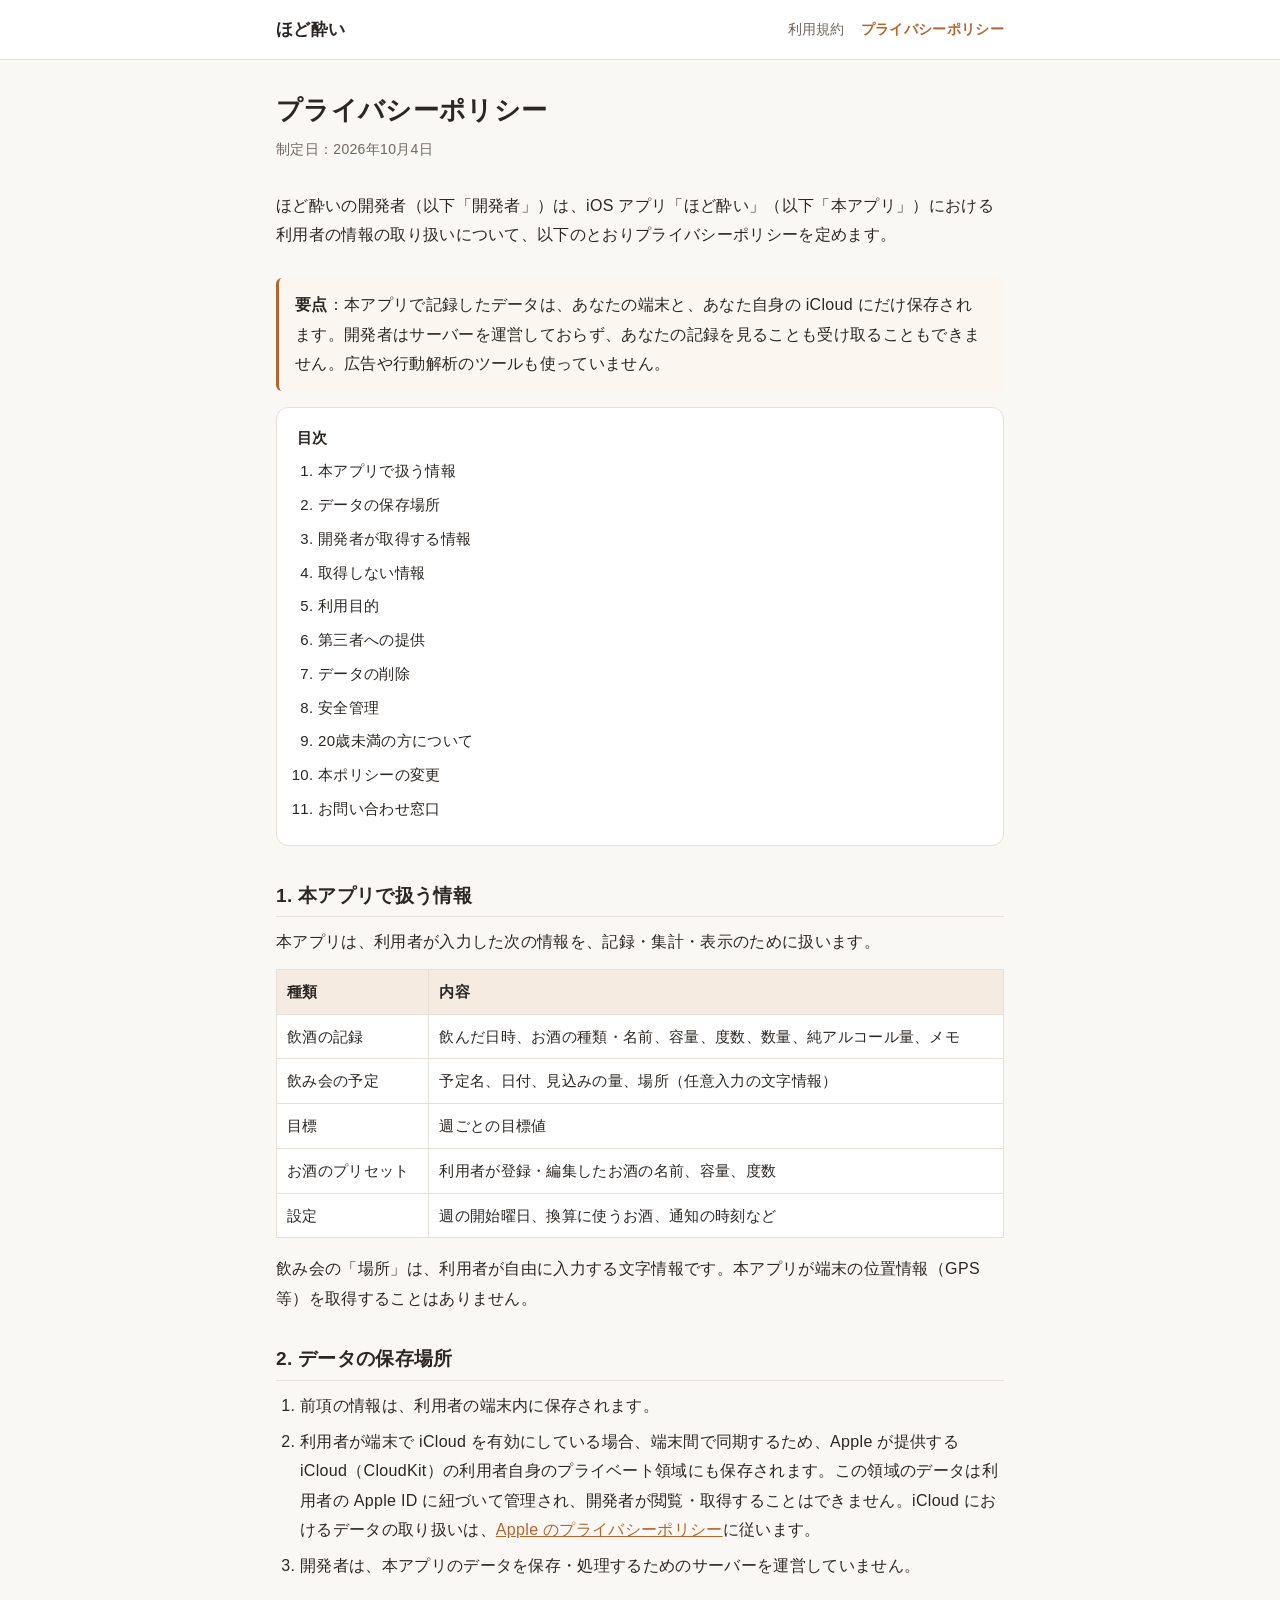
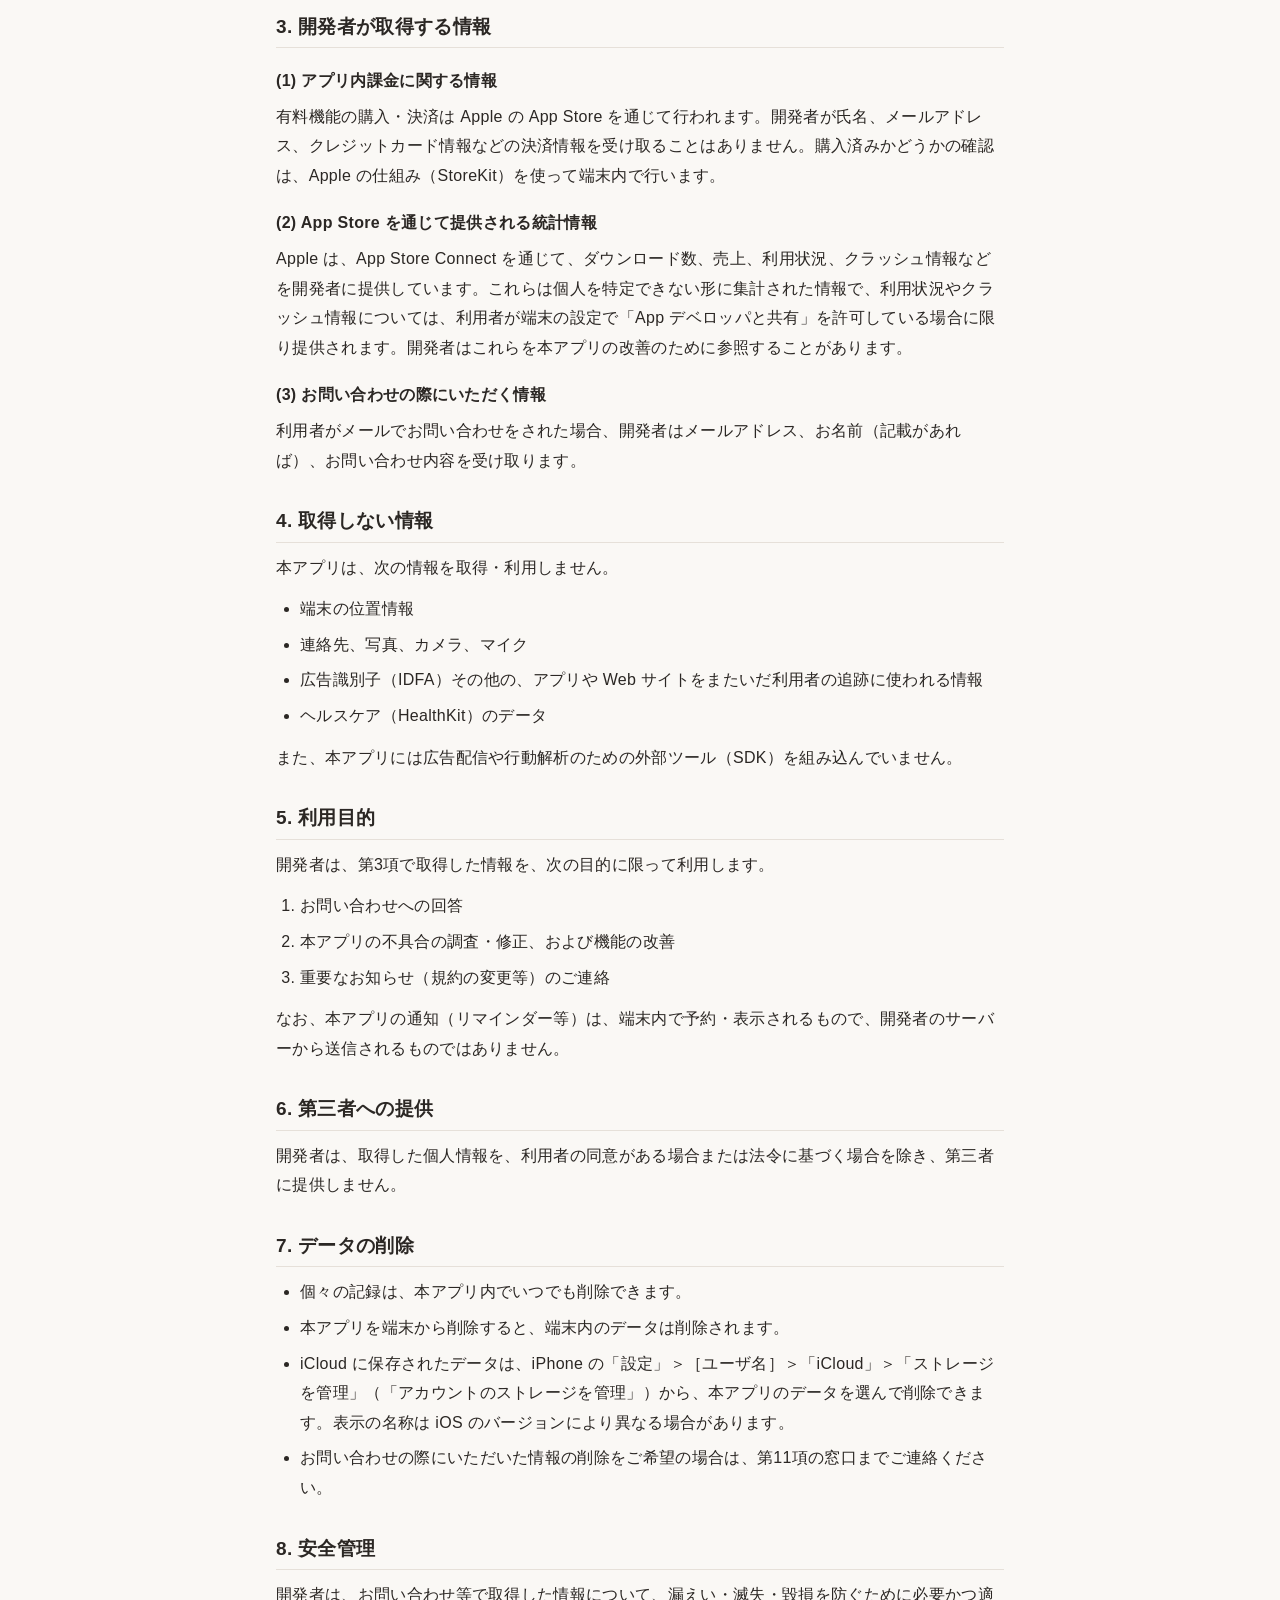
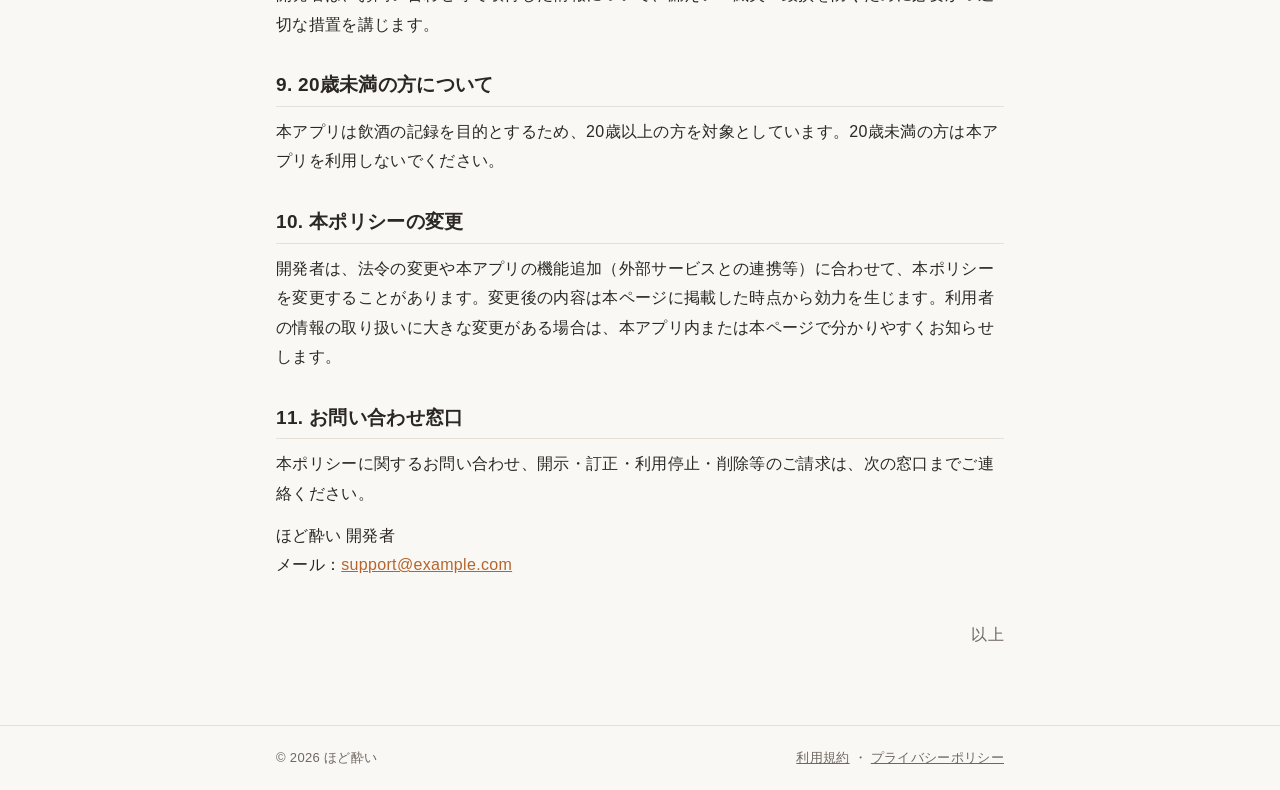
==== privacy/index.html @ 63a7c9b6 "Add files via upload" ====
<!doctype html>
<html lang="ja">
<head>
  <meta charset="utf-8">
  <meta name="viewport" content="width=device-width, initial-scale=1">
  <title>プライバシーポリシー | ほど酔い</title>
  <meta name="description" content="飲酒量・休肝日記録アプリ「ほど酔い」のプライバシーポリシー">
  <link rel="stylesheet" href="../assets/css/style.css">
</head>
<body>
  <header class="site-header">
    <div class="inner">
      <a class="brand" href="../">ほど酔い</a>
      <nav class="site-nav">
        <a href="../terms/">利用規約</a>
        <a href="../privacy/" aria-current="page">プライバシーポリシー</a>
      </nav>
    </div>
  </header>

  <main>
    <h1>プライバシーポリシー</h1>
    <p class="meta">制定日：2026年10月4日</p>

    <p class="lead">ほど酔いの開発者（以下「開発者」）は、iOS アプリ「ほど酔い」（以下「本アプリ」）における利用者の情報の取り扱いについて、以下のとおりプライバシーポリシーを定めます。</p>

    <div class="note">
      <p style="margin:0"><strong>要点</strong>：本アプリで記録したデータは、あなたの端末と、あなた自身の iCloud にだけ保存されます。開発者はサーバーを運営しておらず、あなたの記録を見ることも受け取ることもできません。広告や行動解析のツールも使っていません。</p>
    </div>

    <nav class="toc" aria-label="目次">
      <p>目次</p>
      <ol>
        <li><a href="#section-1">本アプリで扱う情報</a></li>
        <li><a href="#section-2">データの保存場所</a></li>
        <li><a href="#section-3">開発者が取得する情報</a></li>
        <li><a href="#section-4">取得しない情報</a></li>
        <li><a href="#section-5">利用目的</a></li>
        <li><a href="#section-6">第三者への提供</a></li>
        <li><a href="#section-7">データの削除</a></li>
        <li><a href="#section-8">安全管理</a></li>
        <li><a href="#section-9">20歳未満の方について</a></li>
        <li><a href="#section-10">本ポリシーの変更</a></li>
        <li><a href="#section-11">お問い合わせ窓口</a></li>
      </ol>
    </nav>

    <section id="section-1">
      <h2>1. 本アプリで扱う情報</h2>
      <p>本アプリは、利用者が入力した次の情報を、記録・集計・表示のために扱います。</p>
      <div class="table-wrap">
        <table>
          <thead>
            <tr><th>種類</th><th>内容</th></tr>
          </thead>
          <tbody>
            <tr><td>飲酒の記録</td><td>飲んだ日時、お酒の種類・名前、容量、度数、数量、純アルコール量、メモ</td></tr>
            <tr><td>飲み会の予定</td><td>予定名、日付、見込みの量、場所（任意入力の文字情報）</td></tr>
            <tr><td>目標</td><td>週ごとの目標値</td></tr>
            <tr><td>お酒のプリセット</td><td>利用者が登録・編集したお酒の名前、容量、度数</td></tr>
            <tr><td>設定</td><td>週の開始曜日、換算に使うお酒、通知の時刻など</td></tr>
          </tbody>
        </table>
      </div>
      <p>飲み会の「場所」は、利用者が自由に入力する文字情報です。本アプリが端末の位置情報（GPS 等）を取得することはありません。</p>
    </section>

    <section id="section-2">
      <h2>2. データの保存場所</h2>
      <ol>
        <li>前項の情報は、利用者の端末内に保存されます。</li>
        <li>利用者が端末で iCloud を有効にしている場合、端末間で同期するため、Apple が提供する iCloud（CloudKit）の利用者自身のプライベート領域にも保存されます。この領域のデータは利用者の Apple ID に紐づいて管理され、開発者が閲覧・取得することはできません。iCloud におけるデータの取り扱いは、<a href="https://www.apple.com/jp/legal/privacy/" target="_blank" rel="noopener">Apple のプライバシーポリシー</a>に従います。</li>
        <li>開発者は、本アプリのデータを保存・処理するためのサーバーを運営していません。</li>
      </ol>
    </section>

    <section id="section-3">
      <h2>3. 開発者が取得する情報</h2>
      <h3>(1) アプリ内課金に関する情報</h3>
      <p>有料機能の購入・決済は Apple の App Store を通じて行われます。開発者が氏名、メールアドレス、クレジットカード情報などの決済情報を受け取ることはありません。購入済みかどうかの確認は、Apple の仕組み（StoreKit）を使って端末内で行います。</p>

      <h3>(2) App Store を通じて提供される統計情報</h3>
      <p>Apple は、App Store Connect を通じて、ダウンロード数、売上、利用状況、クラッシュ情報などを開発者に提供しています。これらは個人を特定できない形に集計された情報で、利用状況やクラッシュ情報については、利用者が端末の設定で「App デベロッパと共有」を許可している場合に限り提供されます。開発者はこれらを本アプリの改善のために参照することがあります。</p>

      <h3>(3) お問い合わせの際にいただく情報</h3>
      <p>利用者がメールでお問い合わせをされた場合、開発者はメールアドレス、お名前（記載があれば）、お問い合わせ内容を受け取ります。</p>
    </section>

    <section id="section-4">
      <h2>4. 取得しない情報</h2>
      <p>本アプリは、次の情報を取得・利用しません。</p>
      <ul>
        <li>端末の位置情報</li>
        <li>連絡先、写真、カメラ、マイク</li>
        <li>広告識別子（IDFA）その他の、アプリや Web サイトをまたいだ利用者の追跡に使われる情報</li>
        <li>ヘルスケア（HealthKit）のデータ</li>
      </ul>
      <p>また、本アプリには広告配信や行動解析のための外部ツール（SDK）を組み込んでいません。</p>
    </section>

    <section id="section-5">
      <h2>5. 利用目的</h2>
      <p>開発者は、第3項で取得した情報を、次の目的に限って利用します。</p>
      <ol>
        <li>お問い合わせへの回答</li>
        <li>本アプリの不具合の調査・修正、および機能の改善</li>
        <li>重要なお知らせ（規約の変更等）のご連絡</li>
      </ol>
      <p>なお、本アプリの通知（リマインダー等）は、端末内で予約・表示されるもので、開発者のサーバーから送信されるものではありません。</p>
    </section>

    <section id="section-6">
      <h2>6. 第三者への提供</h2>
      <p>開発者は、取得した個人情報を、利用者の同意がある場合または法令に基づく場合を除き、第三者に提供しません。</p>
    </section>

    <section id="section-7">
      <h2>7. データの削除</h2>
      <ul>
        <li>個々の記録は、本アプリ内でいつでも削除できます。</li>
        <li>本アプリを端末から削除すると、端末内のデータは削除されます。</li>
        <li>iCloud に保存されたデータは、iPhone の「設定」＞［ユーザ名］＞「iCloud」＞「ストレージを管理」（「アカウントのストレージを管理」）から、本アプリのデータを選んで削除できます。表示の名称は iOS のバージョンにより異なる場合があります。</li>
        <li>お問い合わせの際にいただいた情報の削除をご希望の場合は、第11項の窓口までご連絡ください。</li>
      </ul>
    </section>

    <section id="section-8">
      <h2>8. 安全管理</h2>
      <p>開発者は、お問い合わせ等で取得した情報について、漏えい・滅失・毀損を防ぐために必要かつ適切な措置を講じます。</p>
    </section>

    <section id="section-9">
      <h2>9. 20歳未満の方について</h2>
      <p>本アプリは飲酒の記録を目的とするため、20歳以上の方を対象としています。20歳未満の方は本アプリを利用しないでください。</p>
    </section>

    <section id="section-10">
      <h2>10. 本ポリシーの変更</h2>
      <p>開発者は、法令の変更や本アプリの機能追加（外部サービスとの連携等）に合わせて、本ポリシーを変更することがあります。変更後の内容は本ページに掲載した時点から効力を生じます。利用者の情報の取り扱いに大きな変更がある場合は、本アプリ内または本ページで分かりやすくお知らせします。</p>
    </section>

    <section id="section-11">
      <h2>11. お問い合わせ窓口</h2>
      <!-- TODO: 公開前にお問い合わせ用のメールアドレスへ置き換える -->
      <p>本ポリシーに関するお問い合わせ、開示・訂正・利用停止・削除等のご請求は、次の窓口までご連絡ください。</p>
      <p>ほど酔い 開発者<br>
        メール：<a href="mailto:support@example.com">support@example.com</a></p>
    </section>

    <p class="signature">以上</p>
  </main>

  <footer class="site-footer">
    <div class="inner">
      <span>&copy; 2026 ほど酔い</span>
      <span><a href="../terms/">利用規約</a> ・ <a href="../privacy/">プライバシーポリシー</a></span>
    </div>
  </footer>
</body>
</html>
---- assets/css/style.css ----
/* ほど酔い 規約ページ共通スタイル */
:root {
  --bg: #faf8f5;
  --surface: #ffffff;
  --text: #2b2724;
  --muted: #6f6760;
  --border: #e6e0d9;
  --accent: #b5652b;
  --accent-soft: #f6ebe1;
  --note-bg: #fbf6ef;
}
@media (prefers-color-scheme: dark) {
  :root:not([data-theme="light"]) {
    --bg: #1b1917;
    --surface: #242120;
    --text: #ece7e2;
    --muted: #a69d95;
    --border: #3a3532;
    --accent: #e39a62;
    --accent-soft: #3a2a1f;
    --note-bg: #2a2522;
  }
}

* { box-sizing: border-box; }

html { -webkit-text-size-adjust: 100%; }

body {
  margin: 0;
  background: var(--bg);
  color: var(--text);
  font-family: -apple-system, BlinkMacSystemFont, "Hiragino Sans", "Hiragino Kaku Gothic ProN",
    "Noto Sans JP", "Yu Gothic", Meiryo, sans-serif;
  font-size: 16px;
  line-height: 1.85;
  letter-spacing: 0.02em;
}

a { color: var(--accent); }

.site-header {
  border-bottom: 1px solid var(--border);
  background: var(--surface);
}
.site-header .inner {
  max-width: 760px;
  margin: 0 auto;
  padding: 14px 16px;
  display: flex;
  align-items: center;
  justify-content: space-between;
  gap: 12px;
  flex-wrap: wrap;
}
.brand {
  font-weight: 700;
  font-size: 17px;
  color: var(--text);
  text-decoration: none;
}
.site-nav { display: flex; gap: 16px; font-size: 14px; }
.site-nav a { color: var(--muted); text-decoration: none; }
.site-nav a[aria-current="page"] { color: var(--accent); font-weight: 600; }

main {
  max-width: 760px;
  margin: 0 auto;
  padding: 32px 16px 64px;
}

h1 {
  font-size: 26px;
  line-height: 1.4;
  margin: 0 0 8px;
}
.meta { color: var(--muted); font-size: 14px; margin: 0 0 28px; }

.lead { margin: 0 0 28px; }

.toc {
  background: var(--surface);
  border: 1px solid var(--border);
  border-radius: 12px;
  padding: 16px 20px;
  margin: 0 0 36px;
  font-size: 15px;
}
.toc p { margin: 0 0 6px; font-weight: 600; }
.toc ol { margin: 0; padding-left: 1.4em; }
.toc a { color: var(--text); text-decoration: none; }
.toc a:hover { color: var(--accent); text-decoration: underline; }

section { margin: 0 0 32px; scroll-margin-top: 16px; }
h2 {
  font-size: 19px;
  line-height: 1.5;
  margin: 0 0 10px;
  padding-bottom: 6px;
  border-bottom: 1px solid var(--border);
}
h3 { font-size: 16px; margin: 18px 0 6px; }

p { margin: 0 0 12px; }
ol, ul { margin: 0 0 12px; padding-left: 1.5em; }
li { margin: 0 0 6px; }

.note {
  background: var(--note-bg);
  border-left: 3px solid var(--accent);
  border-radius: 6px;
  padding: 12px 16px;
  margin: 0 0 16px;
}

.table-wrap { overflow-x: auto; margin: 0 0 16px; }
table {
  width: 100%;
  border-collapse: collapse;
  font-size: 15px;
  background: var(--surface);
}
th, td {
  border: 1px solid var(--border);
  padding: 8px 10px;
  text-align: left;
  vertical-align: top;
}
th { background: var(--accent-soft); font-weight: 600; white-space: nowrap; }

.cards { display: grid; gap: 14px; margin: 24px 0 0; }
.card {
  display: block;
  background: var(--surface);
  border: 1px solid var(--border);
  border-radius: 12px;
  padding: 18px 20px;
  color: var(--text);
  text-decoration: none;
}
.card:hover { border-color: var(--accent); }
.card strong { display: block; font-size: 17px; margin-bottom: 4px; }
.card span { color: var(--muted); font-size: 14px; }

.signature { text-align: right; margin-top: 40px; color: var(--muted); }

.site-footer {
  border-top: 1px solid var(--border);
  color: var(--muted);
  font-size: 13px;
}
.site-footer .inner {
  max-width: 760px;
  margin: 0 auto;
  padding: 20px 16px;
  display: flex;
  justify-content: space-between;
  gap: 12px;
  flex-wrap: wrap;
}
.site-footer a { color: var(--muted); }
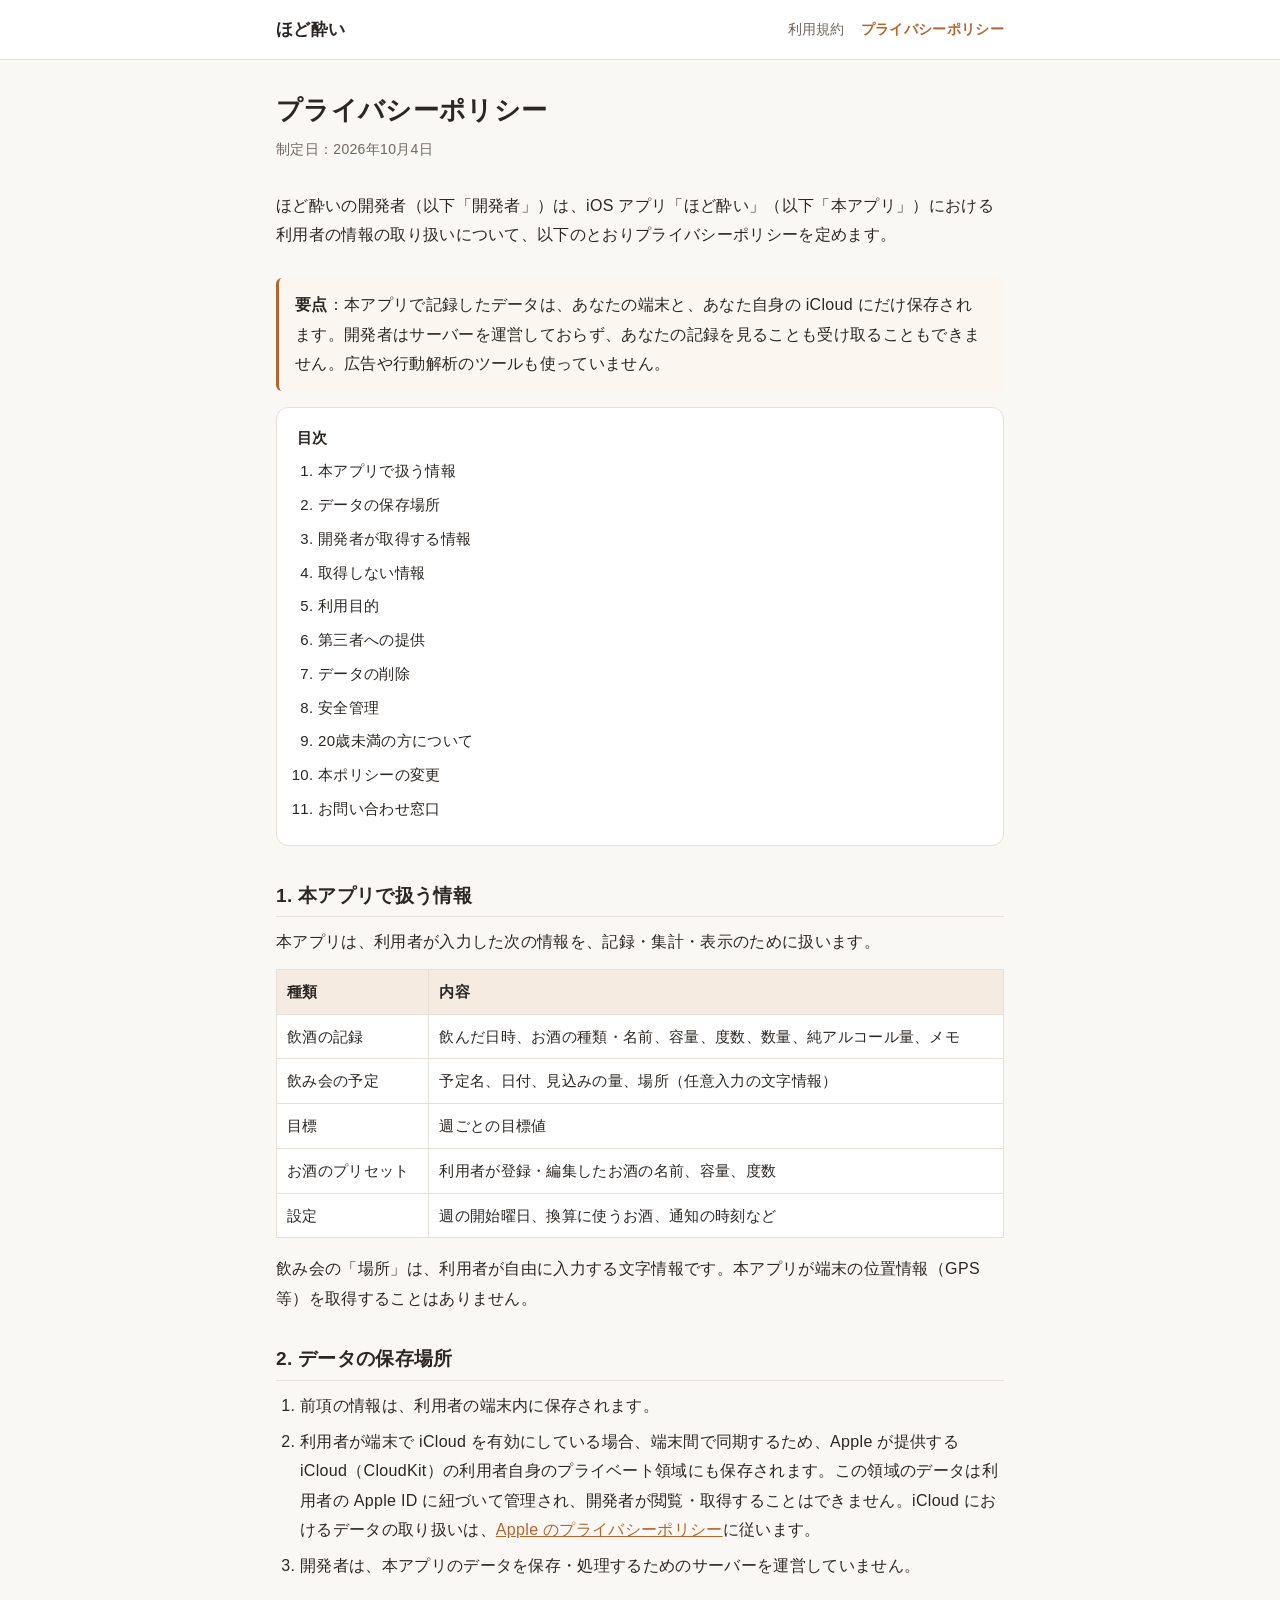
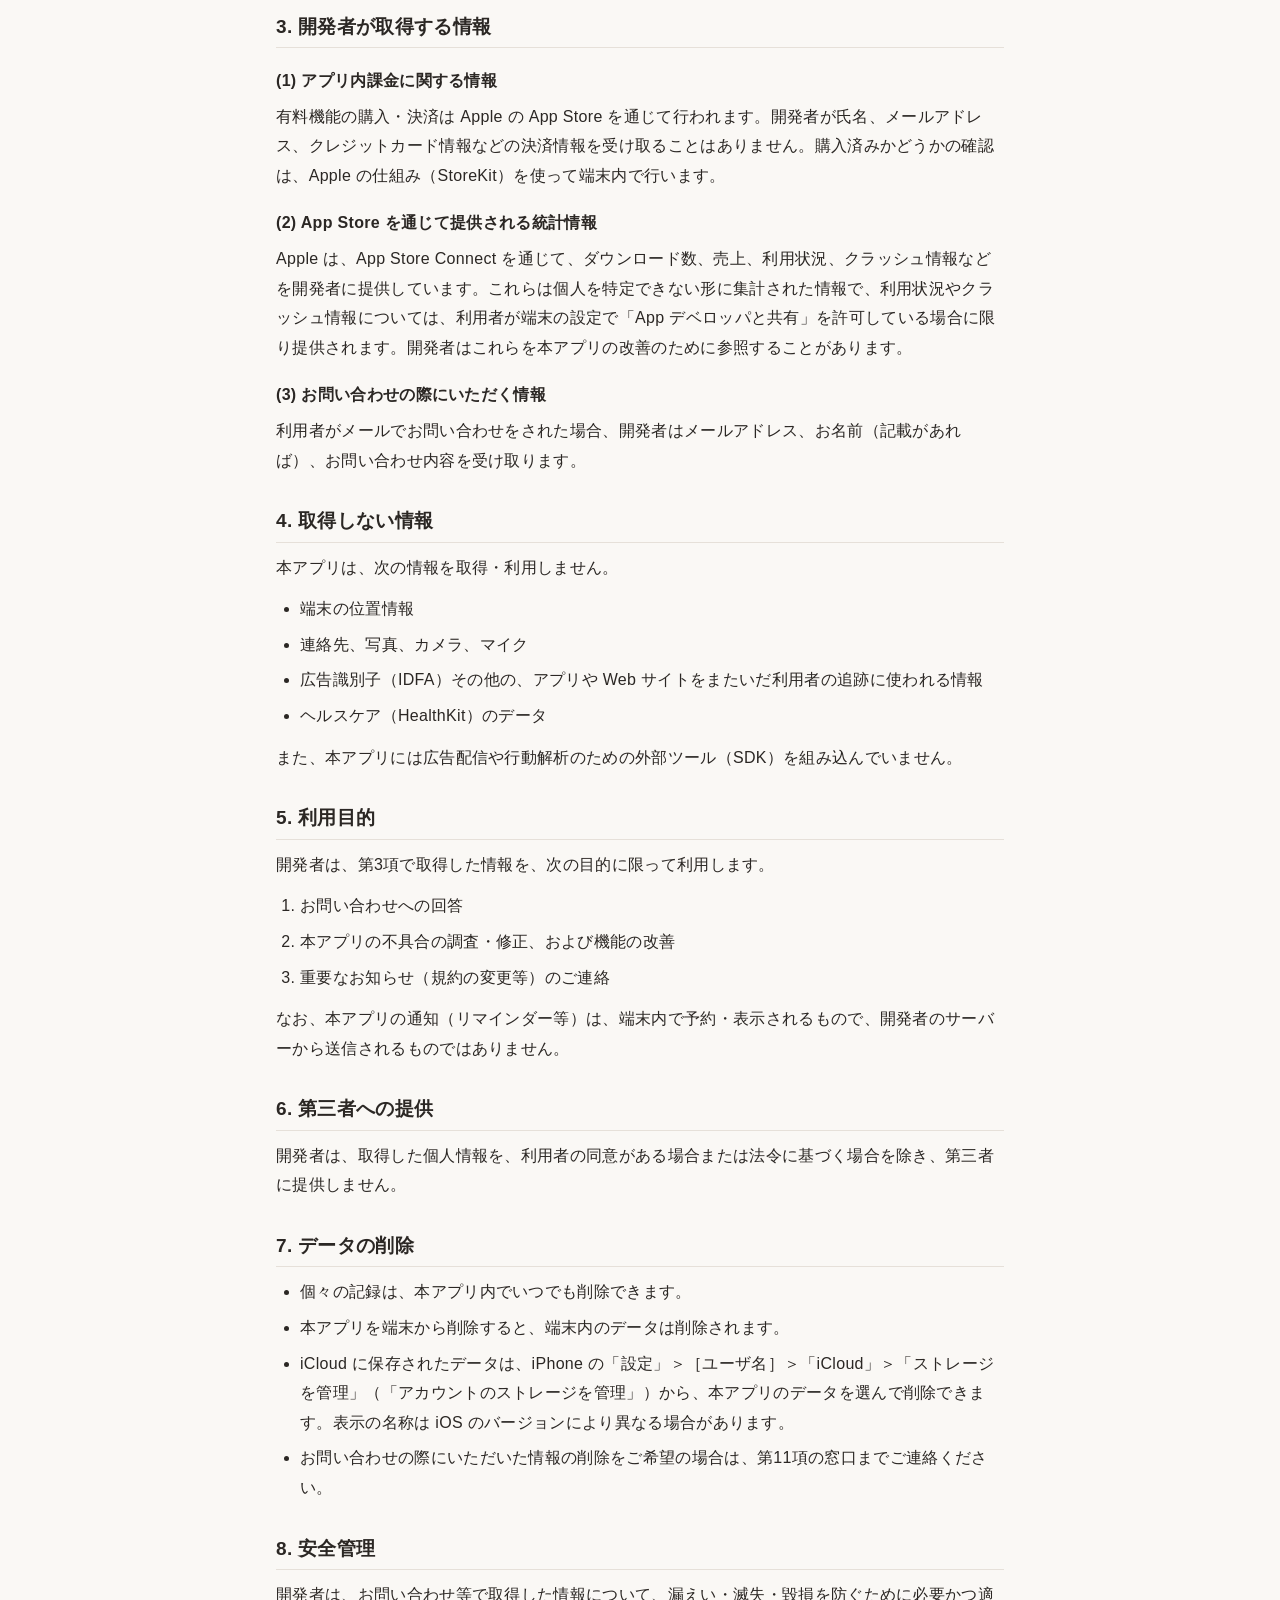
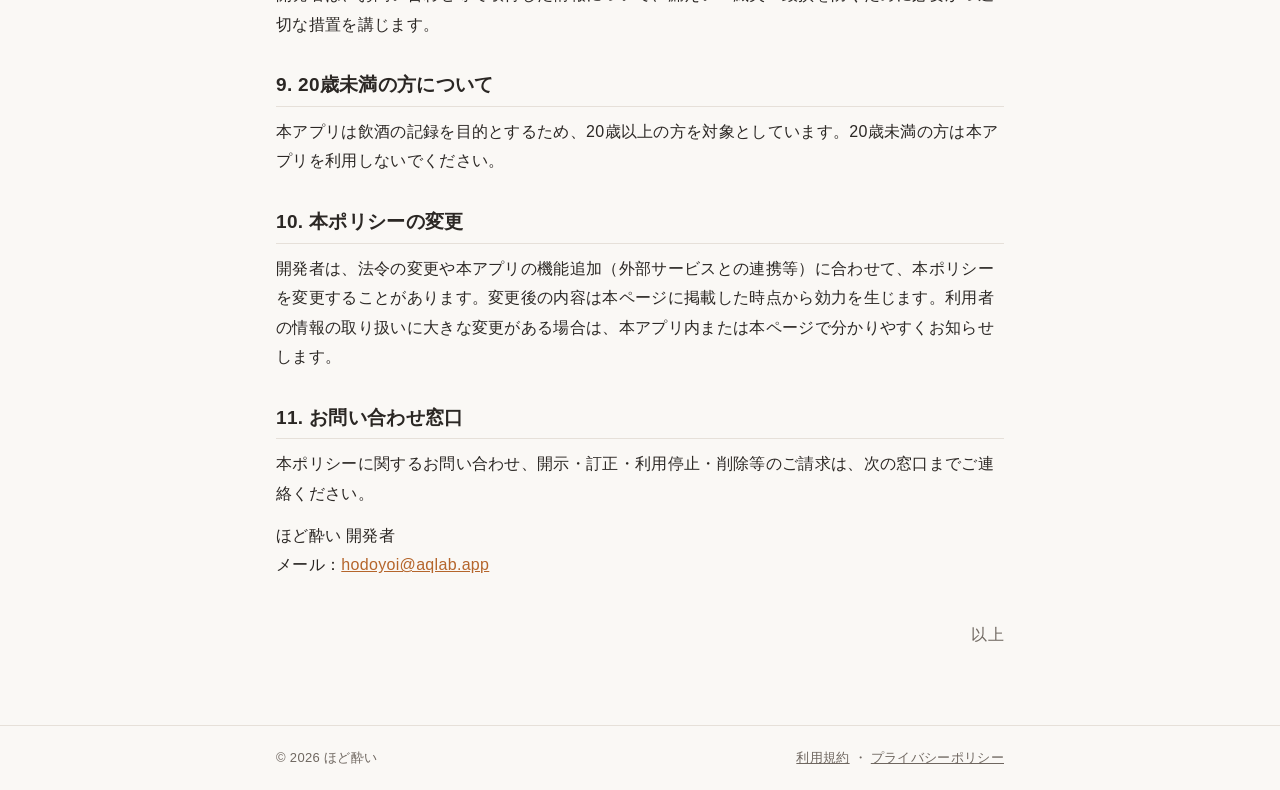
==== commit 135bd3b6: "Add files via upload" ====
--- a/privacy/index.html
+++ b/privacy/index.html
@@ -144,7 +144,7 @@
       <!-- TODO: 公開前にお問い合わせ用のメールアドレスへ置き換える -->
       <p>本ポリシーに関するお問い合わせ、開示・訂正・利用停止・削除等のご請求は、次の窓口までご連絡ください。</p>
       <p>ほど酔い 開発者<br>
-        メール：<a href="mailto:support@example.com">support@example.com</a></p>
+        メール：<a href="mailto:hodoyoi@aqlab.app">hodoyoi@aqlab.app</a></p>
     </section>
 
     <p class="signature">以上</p>
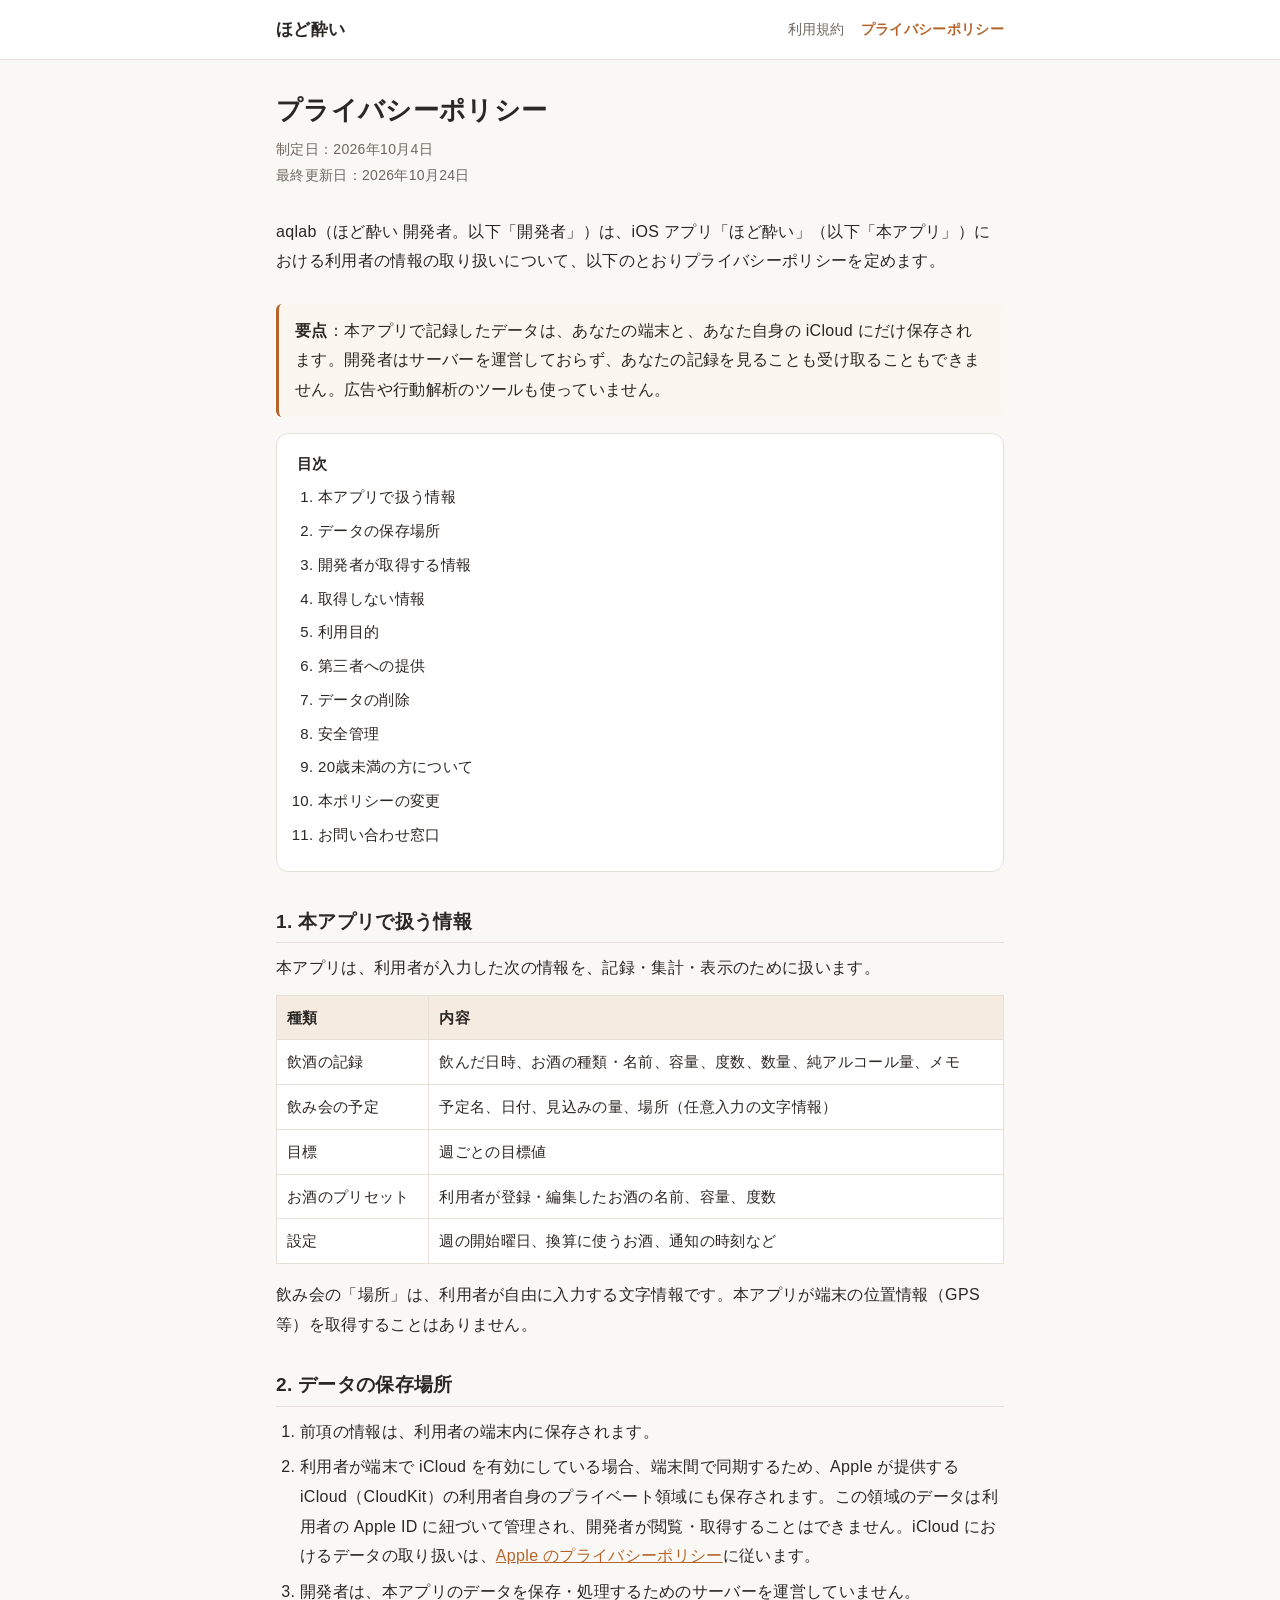
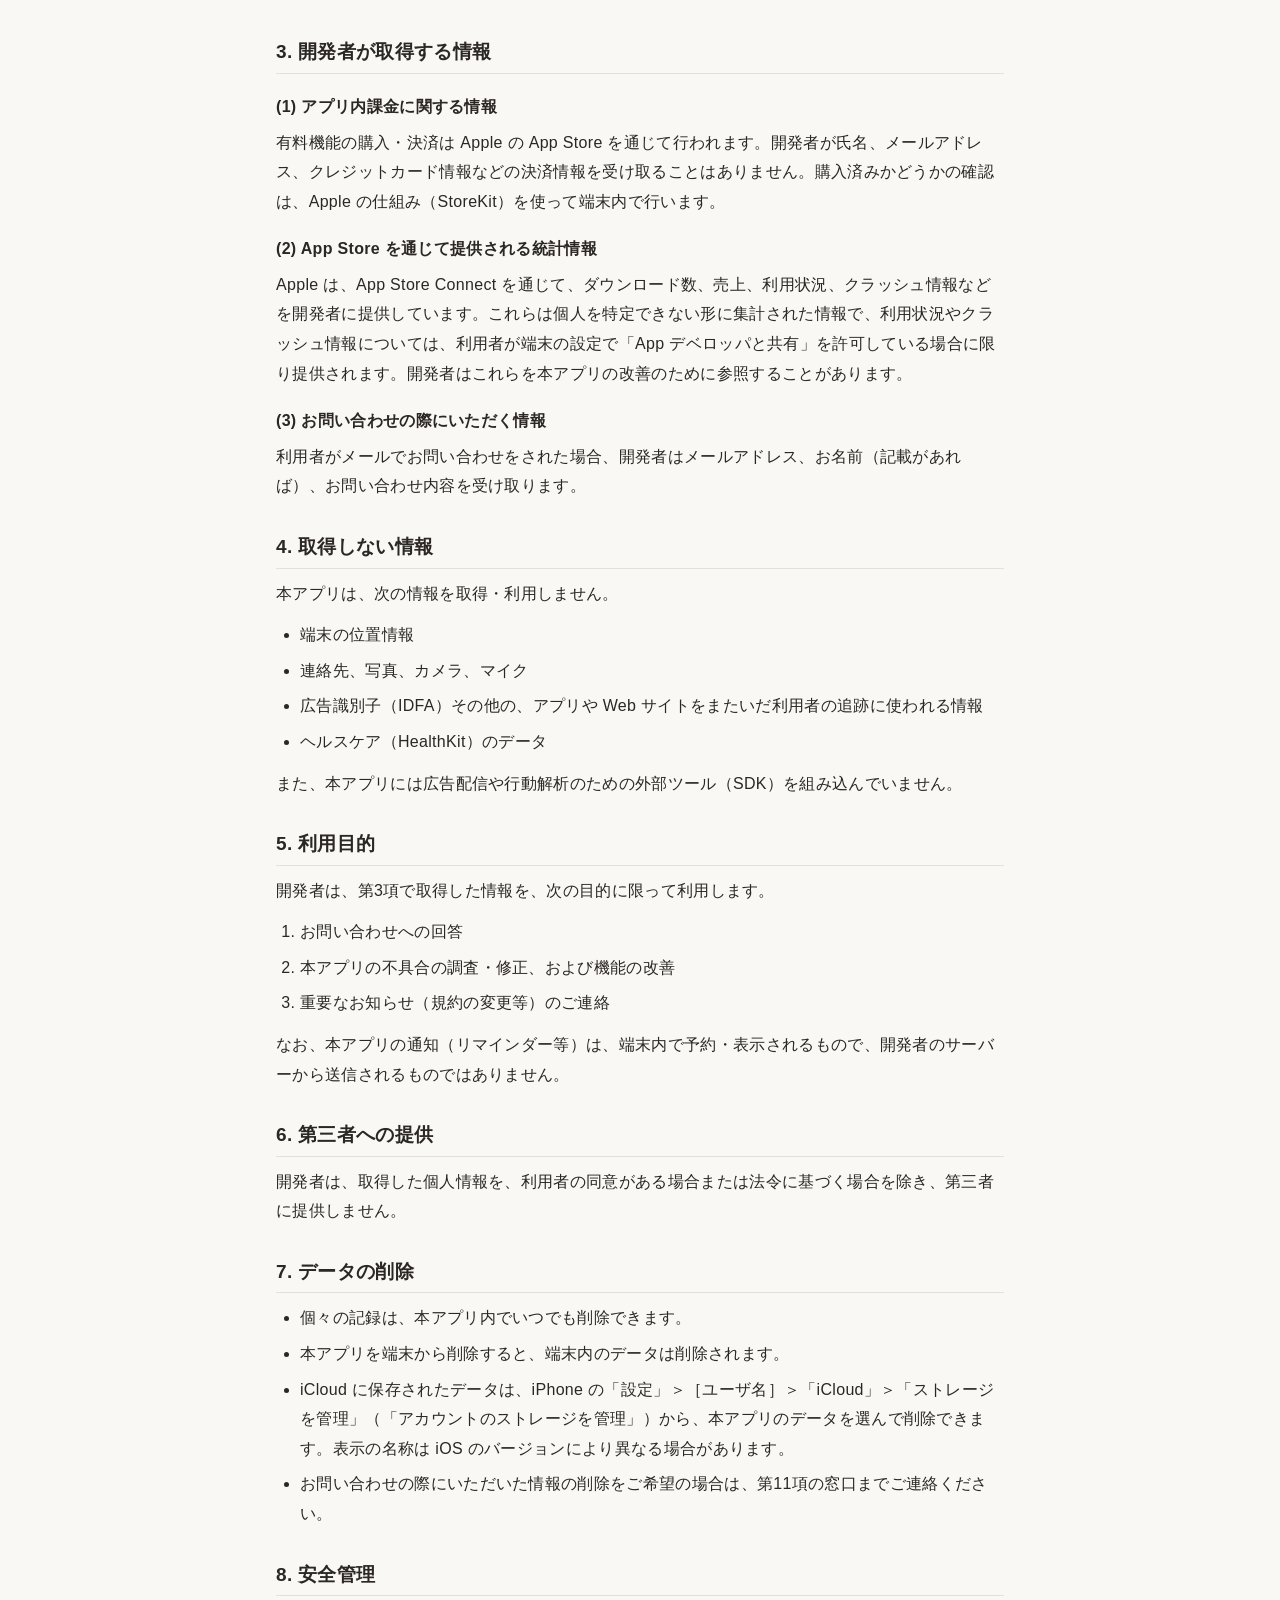
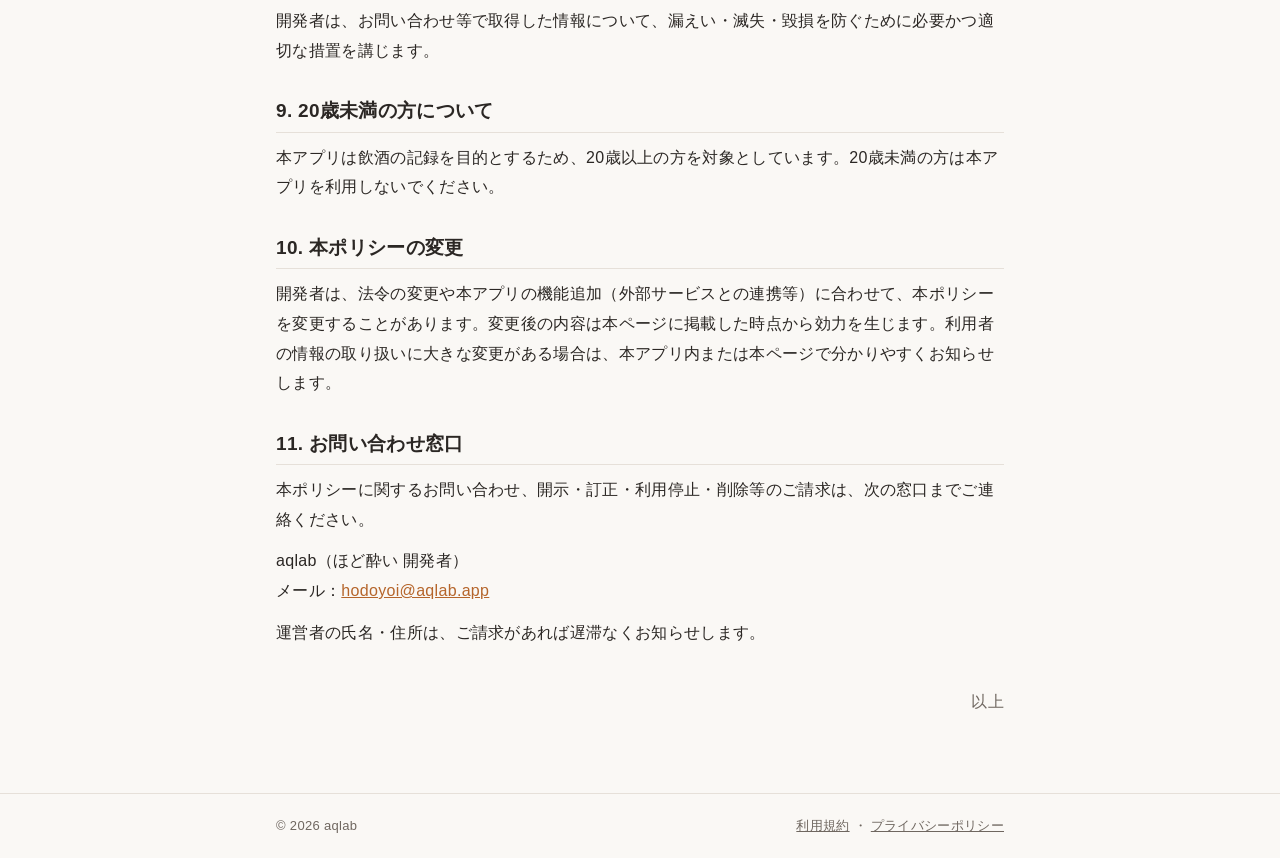
==== commit f23d6109: "運営者の名前をaqlab（ほど酔い 開発者）にし、最終更新日と窓口の氏名・住所の一文を足す - 古い写しの hodoyoi-legal/ を削除する - 済んだ TODO コメントを削除する  Co-" ====
--- a/privacy/index.html
+++ b/privacy/index.html
@@ -20,9 +20,9 @@
 
   <main>
     <h1>プライバシーポリシー</h1>
-    <p class="meta">制定日：2026年10月4日</p>
+    <p class="meta">制定日：2026年10月4日<br>最終更新日：2026年10月24日</p>
 
-    <p class="lead">ほど酔いの開発者（以下「開発者」）は、iOS アプリ「ほど酔い」（以下「本アプリ」）における利用者の情報の取り扱いについて、以下のとおりプライバシーポリシーを定めます。</p>
+    <p class="lead">aqlab（ほど酔い 開発者。以下「開発者」）は、iOS アプリ「ほど酔い」（以下「本アプリ」）における利用者の情報の取り扱いについて、以下のとおりプライバシーポリシーを定めます。</p>
 
     <div class="note">
       <p style="margin:0"><strong>要点</strong>：本アプリで記録したデータは、あなたの端末と、あなた自身の iCloud にだけ保存されます。開発者はサーバーを運営しておらず、あなたの記録を見ることも受け取ることもできません。広告や行動解析のツールも使っていません。</p>
@@ -141,10 +141,10 @@
 
     <section id="section-11">
       <h2>11. お問い合わせ窓口</h2>
-      <!-- TODO: 公開前にお問い合わせ用のメールアドレスへ置き換える -->
       <p>本ポリシーに関するお問い合わせ、開示・訂正・利用停止・削除等のご請求は、次の窓口までご連絡ください。</p>
-      <p>ほど酔い 開発者<br>
+      <p>aqlab（ほど酔い 開発者）<br>
         メール：<a href="mailto:hodoyoi@aqlab.app">hodoyoi@aqlab.app</a></p>
+      <p>運営者の氏名・住所は、ご請求があれば遅滞なくお知らせします。</p>
     </section>
 
     <p class="signature">以上</p>
@@ -152,7 +152,7 @@
 
   <footer class="site-footer">
     <div class="inner">
-      <span>&copy; 2026 ほど酔い</span>
+      <span>&copy; 2026 aqlab</span>
       <span><a href="../terms/">利用規約</a> ・ <a href="../privacy/">プライバシーポリシー</a></span>
     </div>
   </footer>
